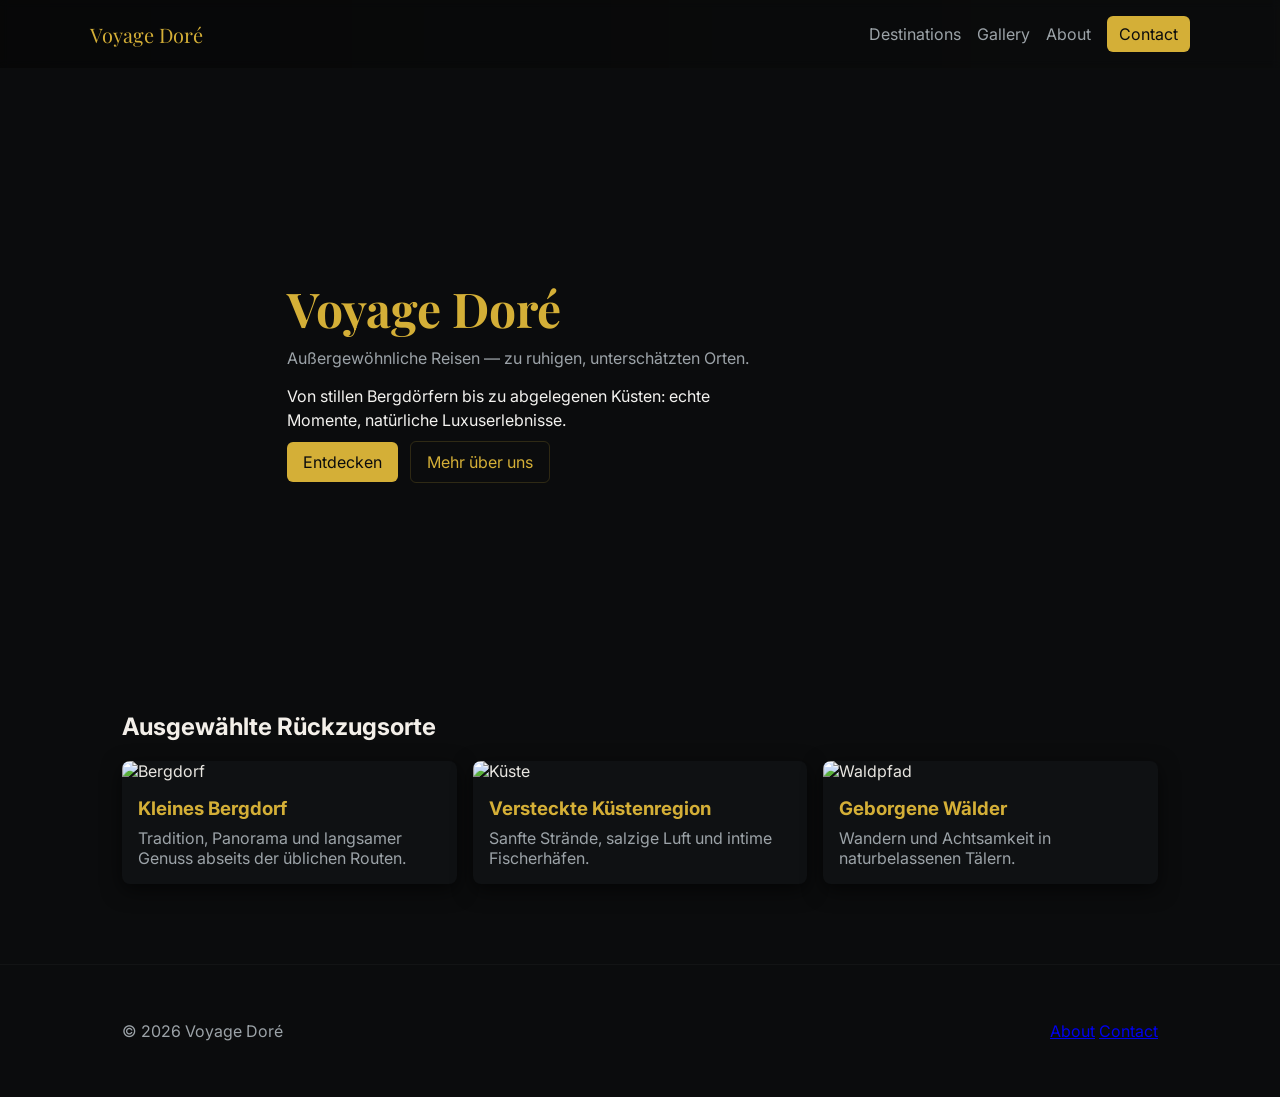
==== index.html @ e54d5c87 "Add Voyage Doré site: pages, styles and README" ====
<!doctype html>
<html lang="de">
<head>
  <meta charset="utf-8" />
  <meta name="viewport" content="width=device-width, initial-scale=1" />
  <title>Voyage Doré — Besondere Reisen</title>
  <link href="https://fonts.googleapis.com/css2?family=Playfair+Display:wght@400;700&family=Inter:wght@300;400;600&display=swap" rel="stylesheet">
  <link rel="stylesheet" href="css/styles.css">
</head>
<body>
  <header class="site-header">
    <div class="container header-inner">
      <a class="logo" href="index.html">Voyage Doré</a>
      <nav class="main-nav">
        <a href="destinations.html">Destinations</a>
        <a href="gallery.html">Gallery</a>
        <a href="about.html">About</a>
        <a href="contact.html" class="cta">Contact</a>
      </nav>
      <button class="nav-toggle" aria-label="Toggle navigation">☰</button>
    </div>
  </header>

  <main>
    <section class="hero" style="background-image: url('https://images.unsplash.com/photo-1501785888041-af3ef285b470?auto=format&fit=crop&w=1800&q=80');">
      <div class="container hero-content">
        <h1>Voyage Doré</h1>
        <p class="tag">Außergewöhnliche Reisen — zu ruhigen, unterschätzten Orten.</p>
        <p class="lead">Von stillen Bergdörfern bis zu abgelegenen Küsten: echte Momente, natürliche Luxuserlebnisse.</p>
        <div class="hero-cta">
          <a href="destinations.html" class="btn">Entdecken</a>
          <a href="about.html" class="btn ghost">Mehr über uns</a>
        </div>
      </div>
    </section>

    <section class="featured container">
      <h2>Ausgewählte Rückzugsorte</h2>
      <div class="grid">
        <article class="card">
          <img src="https://images.unsplash.com/photo-1501785888041-af3ef285b470?auto=format&fit=crop&w=900&q=60" alt="Bergdorf">
          <div class="card-body">
            <h3>Kleines Bergdorf</h3>
            <p>Tradition, Panorama und langsamer Genuss abseits der üblichen Routen.</p>
          </div>
        </article>
        <article class="card">
          <img src="https://images.unsplash.com/photo-1507525428034-b723cf961d3e?auto=format&fit=crop&w=900&q=60" alt="Küste">
          <div class="card-body">
            <h3>Versteckte Küstenregion</h3>
            <p>Sanfte Strände, salzige Luft und intime Fischerhäfen.</p>
          </div>
        </article>
        <article class="card">
          <img src="https://images.unsplash.com/photo-1470770841072-f978cf4d019e?auto=format&fit=crop&w=900&q=60" alt="Waldpfad">
          <div class="card-body">
            <h3>Geborgene Wälder</h3>
            <p>Wandern und Achtsamkeit in naturbelassenen Tälern.</p>
          </div>
        </article>
      </div>
    </section>

  </main>

  <footer class="site-footer">
    <div class="container footer-inner">
      <div>© 2026 Voyage Doré</div>
      <nav class="footer-nav">
        <a href="about.html">About</a>
        <a href="contact.html">Contact</a>
      </nav>
    </div>
  </footer>

  <script>
    document.querySelector('.nav-toggle').addEventListener('click', () => {
      document.querySelector('.main-nav').classList.toggle('open');
    });
  </script>
</body>
</html>
---- css/styles.css ----
:root{
  --bg:#0b0c0d;
  --surface:#0f1113;
  --muted:#9ca3a8;
  --gold:#D4AF37;
  --max-width:1100px;
}
*{box-sizing:border-box}
html,body{height:100%}
body{
  margin:0;
  background:var(--bg);
  color:#e8e6e1;
  font-family:Inter, system-ui, -apple-system, "Segoe UI", Roboto, "Helvetica Neue", Arial;
  -webkit-font-smoothing:antialiased;
  -moz-osx-font-smoothing:grayscale;
}
.container{max-width:var(--max-width);margin:0 auto;padding:2rem}

/* Header */
.site-header{background:linear-gradient(90deg, rgba(0,0,0,0.35), transparent);backdrop-filter:blur(4px);position:sticky;top:0;z-index:20}
.header-inner{display:flex;align-items:center;justify-content:space-between;padding:1rem 0}
.logo{font-family:Playfair Display, serif;color:var(--gold);font-size:1.25rem;text-decoration:none}
.main-nav{display:flex;gap:1rem;align-items:center}
.main-nav a{color:var(--muted);text-decoration:none;padding:0.25rem 0}
.main-nav a.cta{color:var(--bg);background:var(--gold);padding:0.5rem 0.75rem;border-radius:6px}
.main-nav.open{display:block}
.nav-toggle{display:none;background:none;border:0;color:var(--gold);font-size:1.25rem}

/* Hero */
.hero{min-height:68vh;background-size:cover;background-position:center;display:flex;align-items:center}
.hero-content{background:linear-gradient(180deg, rgba(11,12,13,0.0) 0%, rgba(11,12,13,0.65) 60%);padding:3rem;border-radius:8px}
.hero h1{font-family:Playfair Display, serif;font-size:3rem;margin:0;color:var(--gold)}
.tag{color:var(--muted);margin-top:0.5rem}
.lead{color:#f3f2ef;max-width:60%;line-height:1.5}
.hero-cta{margin-top:1.25rem}
.btn{background:var(--gold);color:var(--bg);padding:0.6rem 1rem;border-radius:6px;text-decoration:none;margin-right:0.5rem}
.btn.ghost{background:transparent;border:1px solid rgba(212,175,55,0.18);color:var(--gold)}

/* Featured grid */
.featured h2{color:#f3efe9;margin-top:0}
.grid{display:grid;grid-template-columns:repeat(auto-fit,minmax(240px,1fr));gap:1rem}
.card{background:var(--surface);border-radius:8px;overflow:hidden;box-shadow:0 6px 20px rgba(0,0,0,0.6)}
.card img{width:100%;height:180px;object-fit:cover}
.card-body{padding:1rem}
.card-body h3{margin:0 0 0.5rem 0;color:var(--gold)}
.card-body p{margin:0;color:var(--muted)}

/* Pages */
.page-intro{padding:4rem 0}
.values > div{background:var(--surface);padding:1.25rem;border-radius:8px}
.values h3{color:var(--gold);margin-top:0}
.places .place{background:var(--surface);border-radius:8px;overflow:hidden}
.places img{width:100%;height:220px;object-fit:cover}

.masonry{column-count:2;column-gap:1rem}
.masonry img{width:100%;margin-bottom:1rem;border-radius:8px;display:inline-block}

.contact-form{display:grid;gap:1rem;max-width:600px}
.contact-form label{display:block;color:var(--muted)}
.contact-form input,.contact-form textarea{width:100%;padding:0.6rem;border-radius:6px;border:1px solid rgba(255,255,255,0.06);background:transparent;color:inherit}

/* Footer */
.site-footer{border-top:1px solid rgba(255,255,255,0.03);padding:1.5rem 0;margin-top:3rem}
.footer-inner{display:flex;justify-content:space-between;align-items:center;color:var(--muted)}

@media (max-width:768px){
  .lead{max-width:100%}
  .nav-toggle{display:block}
  .main-nav{display:none;position:absolute;right:1rem;top:64px;background:var(--surface);padding:1rem;border-radius:8px}
  .masonry{column-count:1}
}
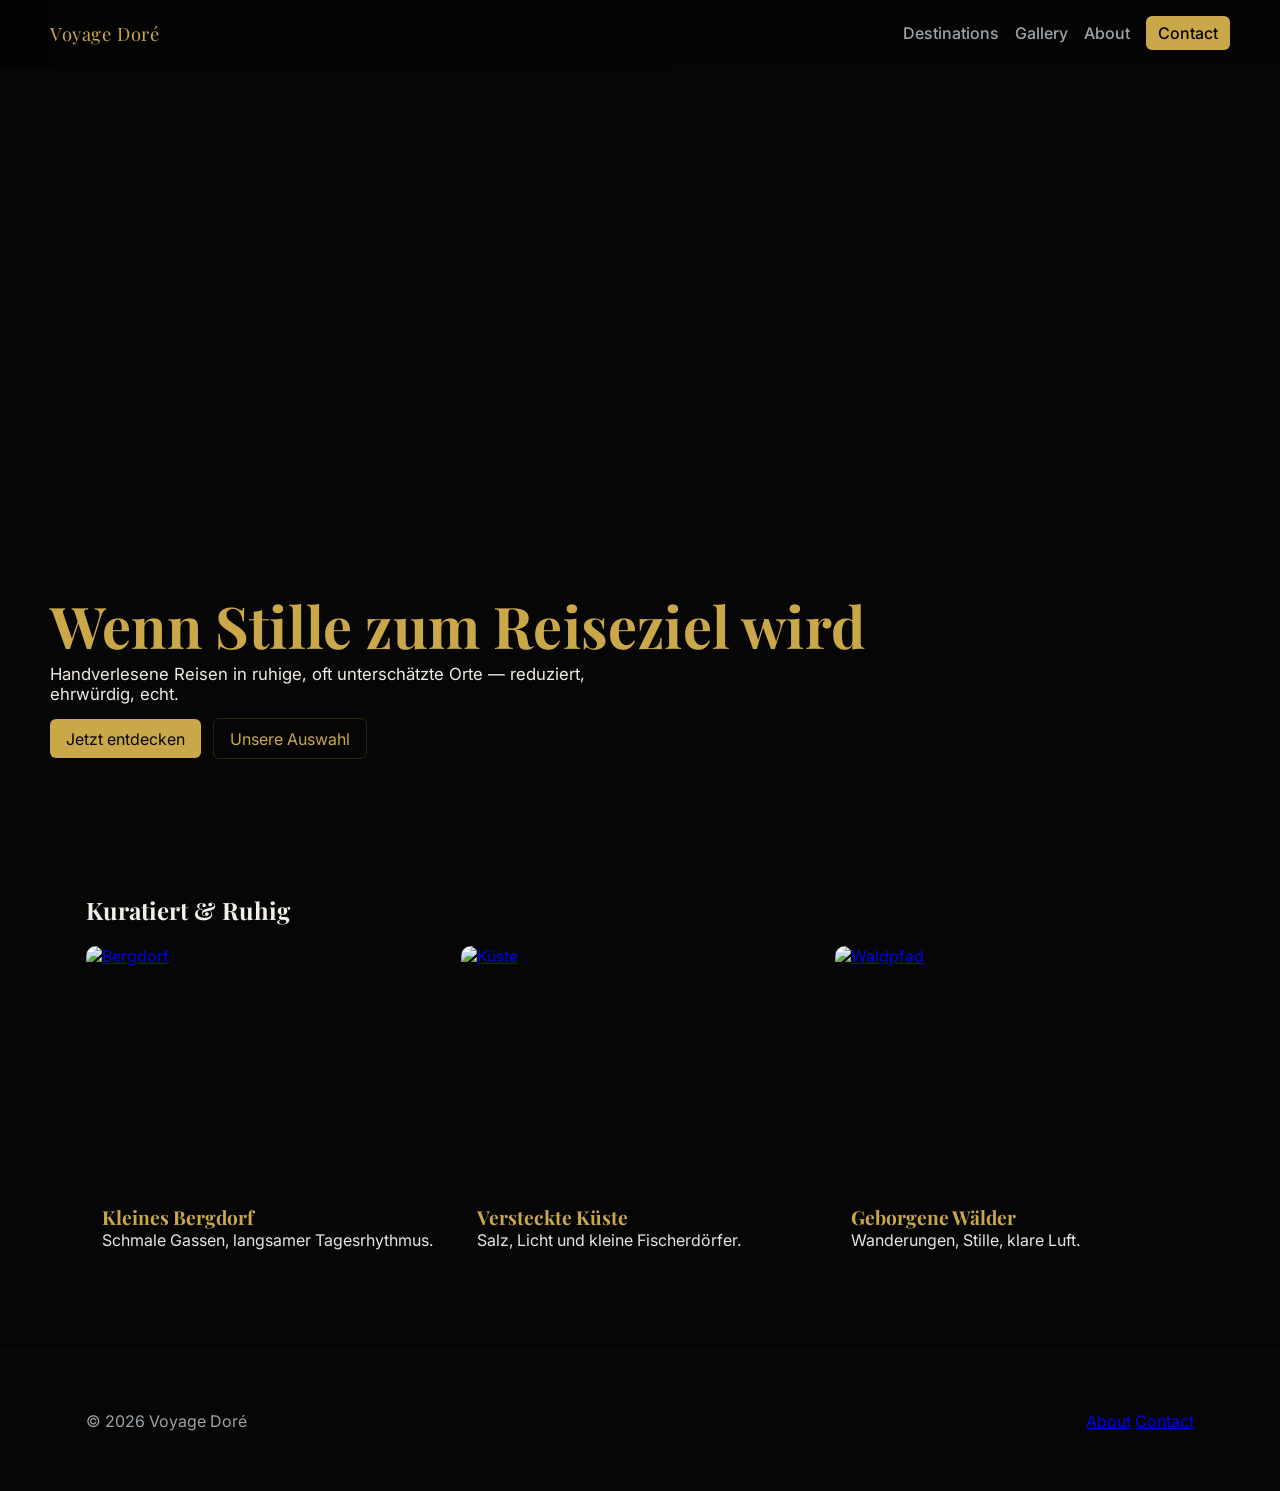
==== commit 61638926: "Add Voyage Doré site: pages, styles and README" ====
--- a/index.html
+++ b/index.html
@@ -22,41 +22,48 @@
   </header>
 
   <main>
-    <section class="hero" style="background-image: url('https://images.unsplash.com/photo-1501785888041-af3ef285b470?auto=format&fit=crop&w=1800&q=80');">
-      <div class="container hero-content">
-        <h1>Voyage Doré</h1>
-        <p class="tag">Außergewöhnliche Reisen — zu ruhigen, unterschätzten Orten.</p>
-        <p class="lead">Von stillen Bergdörfern bis zu abgelegenen Küsten: echte Momente, natürliche Luxuserlebnisse.</p>
-        <div class="hero-cta">
-          <a href="destinations.html" class="btn">Entdecken</a>
-          <a href="about.html" class="btn ghost">Mehr über uns</a>
+    <section class="hero" style="background-image: url('https://images.unsplash.com/photo-1500530855697-b586d89ba3ee?auto=format&fit=crop&w=2000&q=80');">
+      <div class="hero-overlay">
+        <div class="container hero-content">
+          <h1 class="hero-title">Wenn Stille zum Reiseziel wird</h1>
+          <p class="hero-sub">Handverlesene Reisen in ruhige, oft unterschätzte Orte — reduziert, ehrwürdig, echt.</p>
+          <div class="hero-cta">
+            <a href="destinations.html" class="btn">Jetzt entdecken</a>
+            <a href="about.html" class="btn ghost">Unsere Auswahl</a>
+          </div>
         </div>
       </div>
     </section>
 
     <section class="featured container">
-      <h2>Ausgewählte Rückzugsorte</h2>
-      <div class="grid">
-        <article class="card">
-          <img src="https://images.unsplash.com/photo-1501785888041-af3ef285b470?auto=format&fit=crop&w=900&q=60" alt="Bergdorf">
-          <div class="card-body">
-            <h3>Kleines Bergdorf</h3>
-            <p>Tradition, Panorama und langsamer Genuss abseits der üblichen Routen.</p>
-          </div>
+      <h2>Kuratiert & Ruhig</h2>
+      <div class="mag-grid">
+        <article class="mag">
+          <a href="destinations.html">
+            <img src="https://images.unsplash.com/photo-1501785888041-af3ef285b470?auto=format&fit=crop&w=1400&q=70" alt="Bergdorf">
+            <div class="mag-caption">
+              <h3>Kleines Bergdorf</h3>
+              <p>Schmale Gassen, langsamer Tagesrhythmus.</p>
+            </div>
+          </a>
         </article>
-        <article class="card">
-          <img src="https://images.unsplash.com/photo-1507525428034-b723cf961d3e?auto=format&fit=crop&w=900&q=60" alt="Küste">
-          <div class="card-body">
-            <h3>Versteckte Küstenregion</h3>
-            <p>Sanfte Strände, salzige Luft und intime Fischerhäfen.</p>
-          </div>
+        <article class="mag">
+          <a href="destinations.html">
+            <img src="https://images.unsplash.com/photo-1507525428034-b723cf961d3e?auto=format&fit=crop&w=1400&q=70" alt="Küste">
+            <div class="mag-caption">
+              <h3>Versteckte Küste</h3>
+              <p>Salz, Licht und kleine Fischerdörfer.</p>
+            </div>
+          </a>
         </article>
-        <article class="card">
-          <img src="https://images.unsplash.com/photo-1470770841072-f978cf4d019e?auto=format&fit=crop&w=900&q=60" alt="Waldpfad">
-          <div class="card-body">
-            <h3>Geborgene Wälder</h3>
-            <p>Wandern und Achtsamkeit in naturbelassenen Tälern.</p>
-          </div>
+        <article class="mag">
+          <a href="destinations.html">
+            <img src="https://images.unsplash.com/photo-1470770841072-f978cf4d019e?auto=format&fit=crop&w=1400&q=70" alt="Waldpfad">
+            <div class="mag-caption">
+              <h3>Geborgene Wälder</h3>
+              <p>Wanderungen, Stille, klare Luft.</p>
+            </div>
+          </a>
         </article>
       </div>
     </section>
--- a/css/styles.css
+++ b/css/styles.css
@@ -1,13 +1,13 @@
 :root{
-  --bg:#0b0c0d;
+  --bg:#060607;
   --surface:#0f1113;
   --muted:#9ca3a8;
-  --gold:#D4AF37;
-  --max-width:1100px;
+  --gold:#caa84a;
+  --max-width:1180px;
 }
 *{box-sizing:border-box}
 html,body{height:100%}
-body{
+.body--reset, body{
   margin:0;
   background:var(--bg);
   color:#e8e6e1;
@@ -15,58 +15,76 @@
   -webkit-font-smoothing:antialiased;
   -moz-osx-font-smoothing:grayscale;
 }
-.container{max-width:var(--max-width);margin:0 auto;padding:2rem}
+.serif{font-family: 'Playfair Display', serif}
+.container{max-width:var(--max-width);margin:0 auto;padding:2.25rem}
+
+/* Section spacing */
+.section{padding:4.5rem 0}
 
 /* Header */
 .site-header{background:linear-gradient(90deg, rgba(0,0,0,0.35), transparent);backdrop-filter:blur(4px);position:sticky;top:0;z-index:20}
 .header-inner{display:flex;align-items:center;justify-content:space-between;padding:1rem 0}
-.logo{font-family:Playfair Display, serif;color:var(--gold);font-size:1.25rem;text-decoration:none}
+.logo{font-family:Playfair Display, serif;color:var(--gold);font-size:1.15rem;text-decoration:none;letter-spacing:0.6px}
 .main-nav{display:flex;gap:1rem;align-items:center}
-.main-nav a{color:var(--muted);text-decoration:none;padding:0.25rem 0}
-.main-nav a.cta{color:var(--bg);background:var(--gold);padding:0.5rem 0.75rem;border-radius:6px}
+.main-nav a{color:var(--muted);text-decoration:none;padding:0.25rem 0;font-weight:500}
+.main-nav a.cta{color:var(--bg);background:var(--gold);padding:0.45rem 0.75rem;border-radius:6px}
 .main-nav.open{display:block}
 .nav-toggle{display:none;background:none;border:0;color:var(--gold);font-size:1.25rem}
 
 /* Hero */
-.hero{min-height:68vh;background-size:cover;background-position:center;display:flex;align-items:center}
-.hero-content{background:linear-gradient(180deg, rgba(11,12,13,0.0) 0%, rgba(11,12,13,0.65) 60%);padding:3rem;border-radius:8px}
-.hero h1{font-family:Playfair Display, serif;font-size:3rem;margin:0;color:var(--gold)}
-.tag{color:var(--muted);margin-top:0.5rem}
-.lead{color:#f3f2ef;max-width:60%;line-height:1.5}
-.hero-cta{margin-top:1.25rem}
+.hero{min-height:88vh;background-size:cover;background-position:center;display:flex;align-items:flex-end;padding:0}
+.hero-overlay{width:100%;background:linear-gradient(180deg, rgba(6,6,7,0.0) 0%, rgba(6,6,7,0.72) 45%);padding-top:18vh;padding-bottom:6vh}
+.hero-content{padding:3.5rem 0}
+.hero-title{font-family: 'Playfair Display', serif;font-size:3.6rem;margin:0;color:var(--gold);line-height:1.02;letter-spacing:0.2px}
+.hero-sub{color:#efeae3;margin-top:0.6rem;max-width:48%;font-size:1.05rem}
+.hero-cta{margin-top:1.5rem}
 .btn{background:var(--gold);color:var(--bg);padding:0.6rem 1rem;border-radius:6px;text-decoration:none;margin-right:0.5rem}
 .btn.ghost{background:transparent;border:1px solid rgba(212,175,55,0.18);color:var(--gold)}
 
 /* Featured grid */
-.featured h2{color:#f3efe9;margin-top:0}
-.grid{display:grid;grid-template-columns:repeat(auto-fit,minmax(240px,1fr));gap:1rem}
-.card{background:var(--surface);border-radius:8px;overflow:hidden;box-shadow:0 6px 20px rgba(0,0,0,0.6)}
-.card img{width:100%;height:180px;object-fit:cover}
-.card-body{padding:1rem}
-.card-body h3{margin:0 0 0.5rem 0;color:var(--gold)}
-.card-body p{margin:0;color:var(--muted)}
+.featured h2{color:#f3efe9;margin-top:0;margin-bottom:1.25rem;font-family:'Playfair Display', serif}
+.mag-grid{display:grid;grid-template-columns:repeat(3,1fr);gap:1rem}
+.mag{position:relative;border-radius:10px;overflow:hidden}
+.mag img{width:100%;height:320px;object-fit:cover;display:block}
+.mag-caption{position:absolute;left:1rem;bottom:1rem;color:white}
+.mag-caption h3{margin:0;color:var(--gold);font-family:'Playfair Display', serif;font-size:1.2rem}
+.mag-caption p{margin:0;color:rgba(255,255,255,0.9)}
 
 /* Pages */
-.page-intro{padding:4rem 0}
-.values > div{background:var(--surface);padding:1.25rem;border-radius:8px}
+.page-intro{padding:4.25rem 0}
+.values > div{background:transparent;padding:1.1rem;border-radius:6px}
 .values h3{color:var(--gold);margin-top:0}
-.places .place{background:var(--surface);border-radius:8px;overflow:hidden}
-.places img{width:100%;height:220px;object-fit:cover}
+.places .place{background:transparent;border-radius:8px;overflow:hidden}
+.places img{width:100%;height:360px;object-fit:cover;border-radius:8px}
+.place-body{padding:0.8rem 0}
+.place-body h3{margin:0;color:var(--gold);font-family:'Playfair Display', serif}
+.place-body p{margin:0;color:var(--muted)}
 
-.masonry{column-count:2;column-gap:1rem}
+.masonry{column-count:3;column-gap:1rem}
 .masonry img{width:100%;margin-bottom:1rem;border-radius:8px;display:inline-block}
 
 .contact-form{display:grid;gap:1rem;max-width:600px}
 .contact-form label{display:block;color:var(--muted)}
-.contact-form input,.contact-form textarea{width:100%;padding:0.6rem;border-radius:6px;border:1px solid rgba(255,255,255,0.06);background:transparent;color:inherit}
+.contact-form input,.contact-form textarea{width:100%;padding:0.7rem;border-radius:8px;border:1px solid rgba(255,255,255,0.06);background:rgba(255,255,255,0.02);color:inherit}
 
 /* Footer */
 .site-footer{border-top:1px solid rgba(255,255,255,0.03);padding:1.5rem 0;margin-top:3rem}
 .footer-inner{display:flex;justify-content:space-between;align-items:center;color:var(--muted)}
 
+@media (max-width:1100px){
+  .mag-grid{grid-template-columns:repeat(2,1fr)}
+  .masonry{column-count:2}
+  .hero-title{font-size:2.6rem}
+  .hero-sub{max-width:70%}
+}
+
 @media (max-width:768px){
   .lead{max-width:100%}
   .nav-toggle{display:block}
   .main-nav{display:none;position:absolute;right:1rem;top:64px;background:var(--surface);padding:1rem;border-radius:8px}
+  .mag-grid{grid-template-columns:1fr}
   .masonry{column-count:1}
+  .hero-title{font-size:2.2rem}
+  .hero-sub{max-width:100%}
 }
+
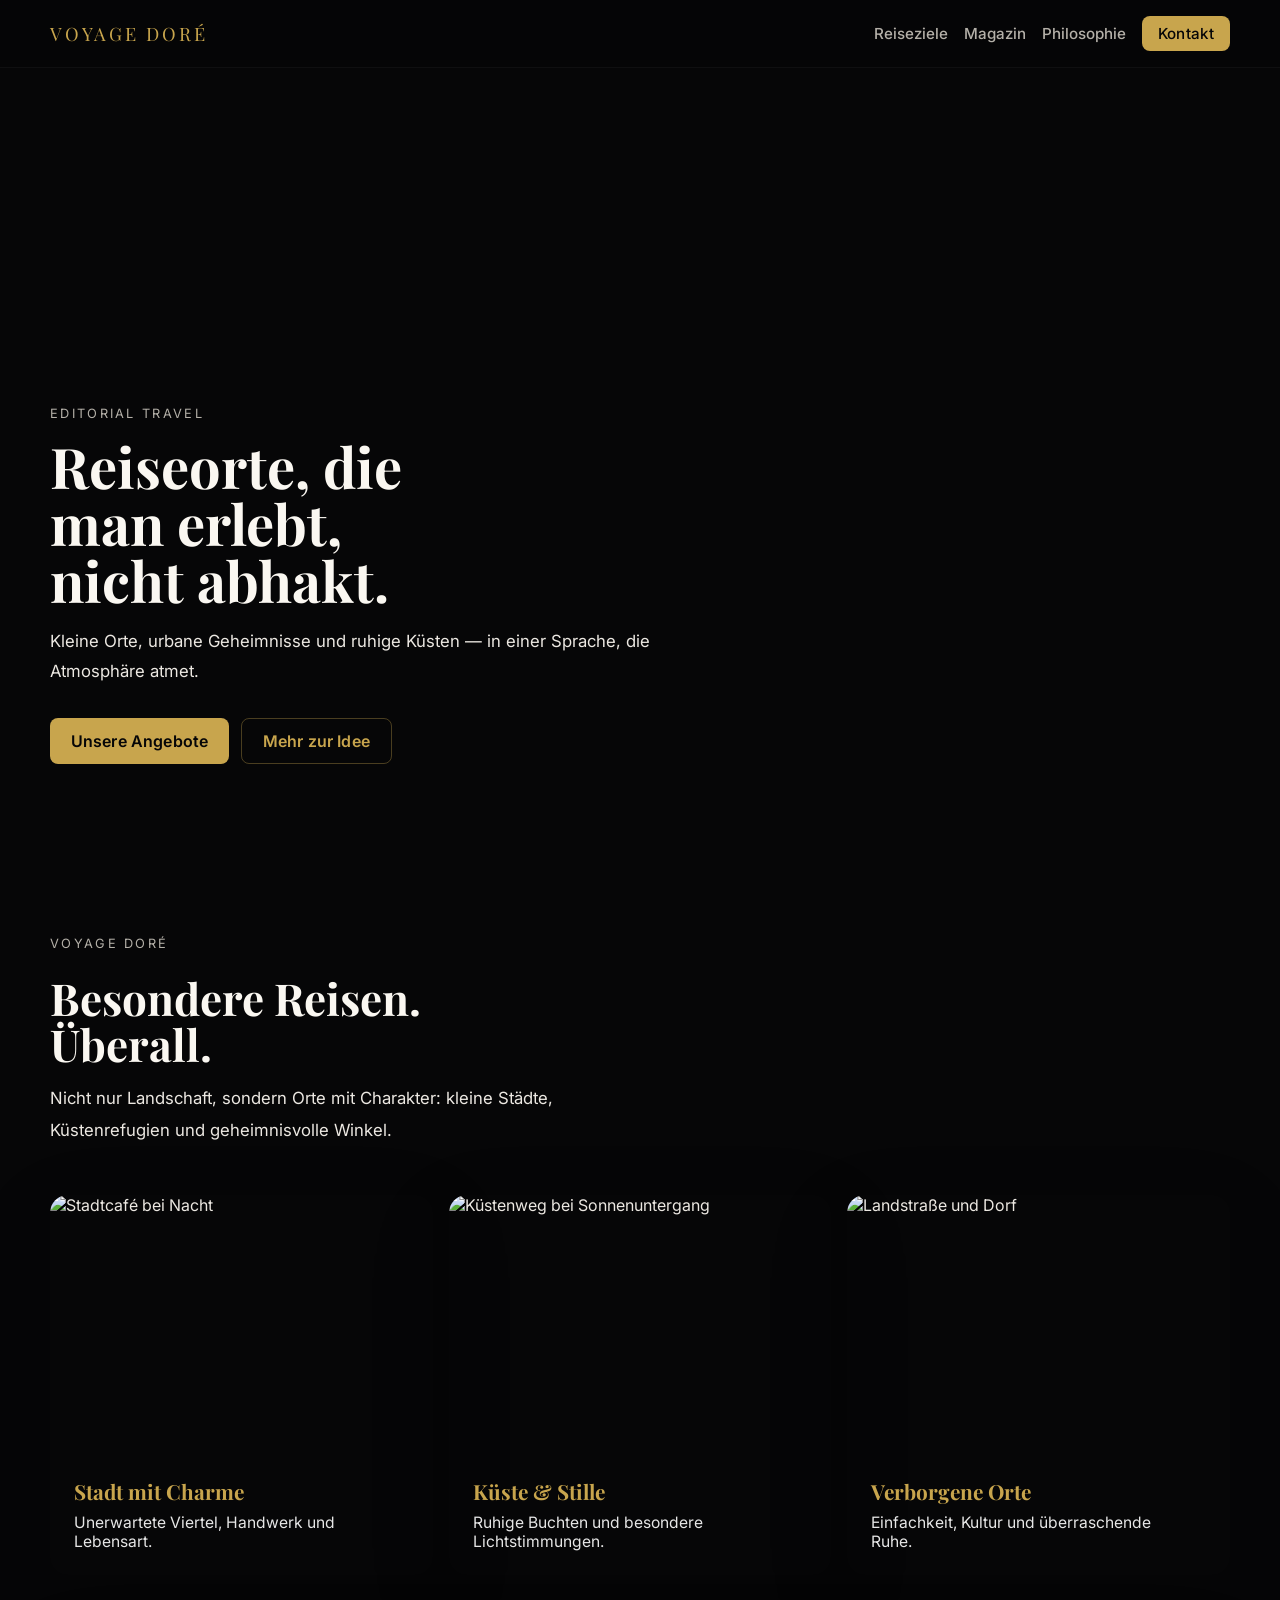
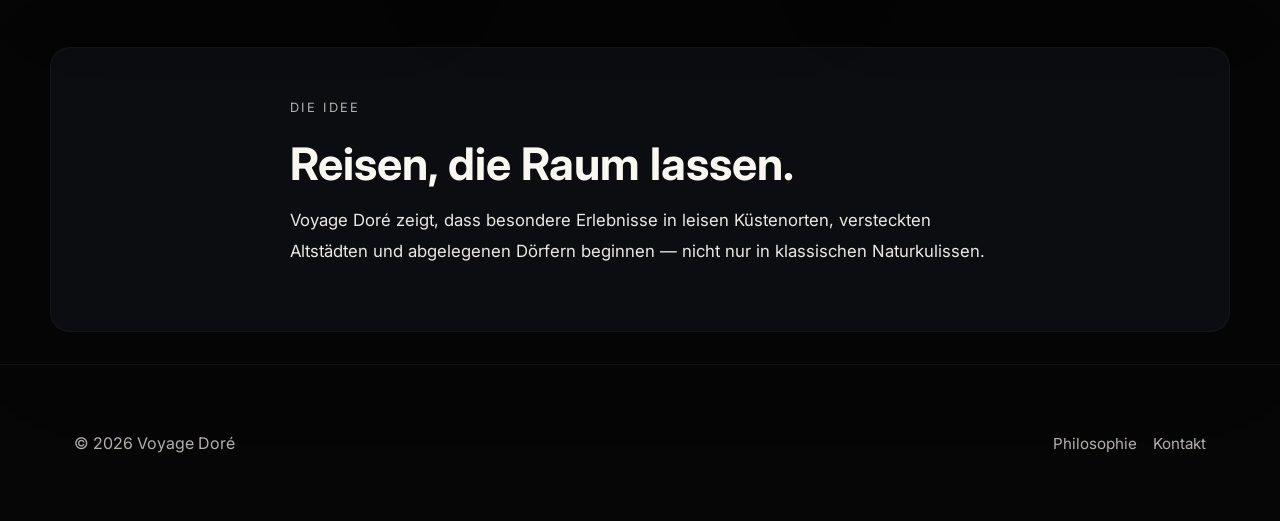
==== commit fd35a3e4: "Refine site: editorial hero, destinations, styles, content" ====
--- a/index.html
+++ b/index.html
@@ -12,70 +12,82 @@
     <div class="container header-inner">
       <a class="logo" href="index.html">Voyage Doré</a>
       <nav class="main-nav">
-        <a href="destinations.html">Destinations</a>
-        <a href="gallery.html">Gallery</a>
-        <a href="about.html">About</a>
-        <a href="contact.html" class="cta">Contact</a>
+        <a href="destinations.html">Reiseziele</a>
+        <a href="gallery.html">Magazin</a>
+        <a href="about.html">Philosophie</a>
+        <a href="contact.html" class="cta">Kontakt</a>
       </nav>
       <button class="nav-toggle" aria-label="Toggle navigation">☰</button>
     </div>
   </header>
 
   <main>
-    <section class="hero" style="background-image: url('https://images.unsplash.com/photo-1500530855697-b586d89ba3ee?auto=format&fit=crop&w=2000&q=80');">
+    <section class="hero" style="background-image: url('https://images.unsplash.com/photo-1519125323398-675f0ddb6308?auto=format&fit=crop&w=2000&q=80');">
       <div class="hero-overlay">
         <div class="container hero-content">
-          <h1 class="hero-title">Wenn Stille zum Reiseziel wird</h1>
-          <p class="hero-sub">Handverlesene Reisen in ruhige, oft unterschätzte Orte — reduziert, ehrwürdig, echt.</p>
+          <span class="eyebrow">Editorial Travel</span>
+          <h1 class="hero-title">Reiseorte, die man erlebt, nicht abhakt.</h1>
+          <p class="hero-sub">Kleine Orte, urbane Geheimnisse und ruhige Küsten — in einer Sprache, die Atmosphäre atmet.</p>
           <div class="hero-cta">
-            <a href="destinations.html" class="btn">Jetzt entdecken</a>
-            <a href="about.html" class="btn ghost">Unsere Auswahl</a>
+            <a href="destinations.html" class="btn">Unsere Angebote</a>
+            <a href="about.html" class="btn ghost">Mehr zur Idee</a>
           </div>
         </div>
       </div>
     </section>
 
-    <section class="featured container">
-      <h2>Kuratiert & Ruhig</h2>
+    <section class="section featured container">
+      <div class="section-head">
+        <span class="eyebrow">Voyage Doré</span>
+        <h2>Besondere Reisen. Überall.</h2>
+        <p class="section-lead">Nicht nur Landschaft, sondern Orte mit Charakter: kleine Städte, Küstenrefugien und geheimnisvolle Winkel.</p>
+      </div>
       <div class="mag-grid">
         <article class="mag">
           <a href="destinations.html">
-            <img src="https://images.unsplash.com/photo-1501785888041-af3ef285b470?auto=format&fit=crop&w=1400&q=70" alt="Bergdorf">
+            <img src="https://images.unsplash.com/photo-1485963631004-f2f00b1d6606?auto=format&fit=crop&w=1400&q=70" alt="Stadtcafé bei Nacht">
             <div class="mag-caption">
-              <h3>Kleines Bergdorf</h3>
-              <p>Schmale Gassen, langsamer Tagesrhythmus.</p>
+              <h3>Stadt mit Charme</h3>
+              <p>Unerwartete Viertel, Handwerk und Lebensart.</p>
             </div>
           </a>
         </article>
         <article class="mag">
           <a href="destinations.html">
-            <img src="https://images.unsplash.com/photo-1507525428034-b723cf961d3e?auto=format&fit=crop&w=1400&q=70" alt="Küste">
+            <img src="https://images.unsplash.com/photo-1519608487953-e999c86e7455?auto=format&fit=crop&w=1400&q=70" alt="Küstenweg bei Sonnenuntergang">
             <div class="mag-caption">
-              <h3>Versteckte Küste</h3>
-              <p>Salz, Licht und kleine Fischerdörfer.</p>
+              <h3>Küste & Stille</h3>
+              <p>Ruhige Buchten und besondere Lichtstimmungen.</p>
             </div>
           </a>
         </article>
         <article class="mag">
           <a href="destinations.html">
-            <img src="https://images.unsplash.com/photo-1470770841072-f978cf4d019e?auto=format&fit=crop&w=1400&q=70" alt="Waldpfad">
+            <img src="https://images.unsplash.com/photo-1500534314209-a25ddb2bd429?auto=format&fit=crop&w=1400&q=70" alt="Landstraße und Dorf">
             <div class="mag-caption">
-              <h3>Geborgene Wälder</h3>
-              <p>Wanderungen, Stille, klare Luft.</p>
+              <h3>Verborgene Orte</h3>
+              <p>Einfachkeit, Kultur und überraschende Ruhe.</p>
             </div>
           </a>
         </article>
       </div>
     </section>
 
+    <section class="section spotlight container">
+      <div class="spotlight-text">
+        <span class="eyebrow">Die Idee</span>
+        <h2>Reisen, die Raum lassen.</h2>
+        <p>Voyage Doré zeigt, dass besondere Erlebnisse in leisen Küstenorten, versteckten Altstädten und abgelegenen Dörfern beginnen — nicht nur in klassischen Naturkulissen.</p>
+      </div>
+    </section>
   </main>
 
   <footer class="site-footer">
     <div class="container footer-inner">
       <div>© 2026 Voyage Doré</div>
       <nav class="footer-nav">
-        <a href="about.html">About</a>
-        <a href="contact.html">Contact</a>
+        <a href="about.html">Philosophie</a>
+        <a href="contact.html">Kontakt</a>
       </nav>
     </div>
   </footer>
--- a/css/styles.css
+++ b/css/styles.css
@@ -1,90 +1,114 @@
 :root{
   --bg:#060607;
-  --surface:#0f1113;
-  --muted:#9ca3a8;
-  --gold:#caa84a;
+  --surface:#121417;
+  --muted:#b4b0a8;
+  --gold:#c8a54d;
+  --text:#ece8e2;
+  --text-strong:#faf7f1;
+  --border:#1c1f24;
   --max-width:1180px;
 }
 *{box-sizing:border-box}
-html,body{height:100%}
-.body--reset, body{
+html{scroll-behavior:smooth}
+html,body{min-height:100%}
+body{
   margin:0;
   background:var(--bg);
-  color:#e8e6e1;
-  font-family:Inter, system-ui, -apple-system, "Segoe UI", Roboto, "Helvetica Neue", Arial;
+  color:var(--text);
+  font-family:Inter, system-ui, -apple-system, "Segoe UI", Roboto, "Helvetica Neue", Arial, sans-serif;
   -webkit-font-smoothing:antialiased;
   -moz-osx-font-smoothing:grayscale;
 }
-.serif{font-family: 'Playfair Display', serif}
-.container{max-width:var(--max-width);margin:0 auto;padding:2.25rem}
-
-/* Section spacing */
+a{color:inherit;text-decoration:none;transition:color .2s ease}
+a:hover{color:var(--gold)}
+img{max-width:100%;display:block}
+.container{max-width:var(--max-width);margin:0 auto;padding:2.5rem 1.5rem}
 .section{padding:4.5rem 0}
-
-/* Header */
-.site-header{background:linear-gradient(90deg, rgba(0,0,0,0.35), transparent);backdrop-filter:blur(4px);position:sticky;top:0;z-index:20}
-.header-inner{display:flex;align-items:center;justify-content:space-between;padding:1rem 0}
-.logo{font-family:Playfair Display, serif;color:var(--gold);font-size:1.15rem;text-decoration:none;letter-spacing:0.6px}
+.eyebrow{
+  display:inline-block;
+  text-transform:uppercase;
+  letter-spacing:0.18em;
+  font-size:.8rem;
+  color:var(--muted);
+  margin-bottom:1rem;
+}
+.section-head h2,
+.page-intro h1,
+.hero-title,
+.place-body h3,
+.mag-caption h3{
+  font-family:'Playfair Display', serif;
+}
+.site-header{position:sticky;top:0;z-index:20;background:rgba(6,6,7,.92);backdrop-filter:blur(12px);border-bottom:1px solid rgba(255,255,255,0.04)}
+.header-inner{display:flex;align-items:center;justify-content:space-between;gap:1rem;padding:1rem 0}
+.logo{font-family:'Playfair Display', serif;color:var(--gold);font-size:1.15rem;letter-spacing:0.15em;text-transform:uppercase;display:inline-block}
 .main-nav{display:flex;gap:1rem;align-items:center}
-.main-nav a{color:var(--muted);text-decoration:none;padding:0.25rem 0;font-weight:500}
-.main-nav a.cta{color:var(--bg);background:var(--gold);padding:0.45rem 0.75rem;border-radius:6px}
+.main-nav a{color:var(--muted);font-size:.95rem;font-weight:500}
+.main-nav a.cta{color:var(--bg);background:var(--gold);padding:.5rem 1rem;border-radius:8px;letter-spacing:.02em}
 .main-nav.open{display:block}
-.nav-toggle{display:none;background:none;border:0;color:var(--gold);font-size:1.25rem}
-
-/* Hero */
+.nav-toggle{display:none;background:none;border:0;color:var(--gold);font-size:1.35rem}
 .hero{min-height:88vh;background-size:cover;background-position:center;display:flex;align-items:flex-end;padding:0}
-.hero-overlay{width:100%;background:linear-gradient(180deg, rgba(6,6,7,0.0) 0%, rgba(6,6,7,0.72) 45%);padding-top:18vh;padding-bottom:6vh}
-.hero-content{padding:3.5rem 0}
-.hero-title{font-family: 'Playfair Display', serif;font-size:3.6rem;margin:0;color:var(--gold);line-height:1.02;letter-spacing:0.2px}
-.hero-sub{color:#efeae3;margin-top:0.6rem;max-width:48%;font-size:1.05rem}
-.hero-cta{margin-top:1.5rem}
-.btn{background:var(--gold);color:var(--bg);padding:0.6rem 1rem;border-radius:6px;text-decoration:none;margin-right:0.5rem}
-.btn.ghost{background:transparent;border:1px solid rgba(212,175,55,0.18);color:var(--gold)}
-
-/* Featured grid */
-.featured h2{color:#f3efe9;margin-top:0;margin-bottom:1.25rem;font-family:'Playfair Display', serif}
+.hero-overlay{width:100%;background:linear-gradient(180deg, rgba(6,6,7,0) 0%, rgba(6,6,7,.86) 42%);padding:18vh 0 5vw}
+.hero-content{padding:0 0 2rem}
+.hero-title{font-size:3.5rem;line-height:1.02;margin:0;color:var(--text-strong);max-width:10ch}
+.hero-sub{color:var(--text);margin:1.2rem 0 0;max-width:38rem;font-size:1.05rem;line-height:1.75}
+.hero-cta{margin-top:2rem;display:flex;flex-wrap:wrap;gap:.75rem}
+.btn{display:inline-flex;align-items:center;justify-content:center;background:var(--gold);color:var(--bg);padding:.75rem 1.3rem;border-radius:8px;font-weight:600;letter-spacing:.01em}
+.btn.ghost{background:transparent;color:var(--gold);border:1px solid rgba(200,165,77,.35)}
+.featured .section-head{max-width:540px;margin-bottom:3rem}
+.section-head h2{font-size:2.75rem;line-height:1.05;margin:.5rem 0 0;color:var(--text-strong)}
+.section-lead{max-width:44rem;color:var(--text);line-height:1.9;margin-top:1rem;font-size:1.05rem}
 .mag-grid{display:grid;grid-template-columns:repeat(3,1fr);gap:1rem}
-.mag{position:relative;border-radius:10px;overflow:hidden}
-.mag img{width:100%;height:320px;object-fit:cover;display:block}
-.mag-caption{position:absolute;left:1rem;bottom:1rem;color:white}
-.mag-caption h3{margin:0;color:var(--gold);font-family:'Playfair Display', serif;font-size:1.2rem}
-.mag-caption p{margin:0;color:rgba(255,255,255,0.9)}
-
-/* Pages */
-.page-intro{padding:4.25rem 0}
-.values > div{background:transparent;padding:1.1rem;border-radius:6px}
-.values h3{color:var(--gold);margin-top:0}
-.places .place{background:transparent;border-radius:8px;overflow:hidden}
-.places img{width:100%;height:360px;object-fit:cover;border-radius:8px}
-.place-body{padding:0.8rem 0}
-.place-body h3{margin:0;color:var(--gold);font-family:'Playfair Display', serif}
-.place-body p{margin:0;color:var(--muted)}
-
+.mag{position:relative;border-radius:18px;overflow:hidden;min-height:380px;box-shadow:0 28px 80px rgba(0,0,0,.18)}
+.mag img{width:100%;height:100%;object-fit:cover}
+.mag-caption{position:absolute;left:1.5rem;bottom:1.5rem;right:1.5rem}
+.mag-caption h3{font-size:1.3rem;margin:0 0 .5rem;color:var(--gold)}
+.mag-caption p{margin:0;color:rgba(255,255,255,.9);font-size:.98rem;max-width:18rem}
+.spotlight{background:#0b0d11;border:1px solid rgba(255,255,255,.04);border-radius:20px;box-shadow:0 24px 90px rgba(0,0,0,.2);padding:3rem 2rem;display:flex;align-items:center;justify-content:center}
+.spotlight-text{max-width:700px}
+.spotlight-text h2{font-size:2.8rem;line-height:1.03;margin:.6rem 0;color:var(--text-strong)}
+.spotlight-text p{color:var(--text);line-height:1.85;font-size:1.05rem;margin-top:1.1rem}
+.page-intro{padding:4.5rem 0 2rem}
+.values{display:grid;grid-template-columns:repeat(3,minmax(0,1fr));gap:1rem}
+.values > div{background:rgba(255,255,255,.03);padding:1.5rem;border-radius:16px;min-height:180px;display:flex;flex-direction:column;justify-content:center}
+.values h3{margin:0 0 .8rem;color:var(--gold);font-size:1.1rem}
+.values p{margin:0;color:var(--text);line-height:1.85}
+.places.grid{display:grid;grid-template-columns:repeat(2,minmax(0,1fr));gap:1.5rem}
+.place-card{overflow:hidden;border-radius:18px;box-shadow:0 28px 80px rgba(0,0,0,.18);background:var(--surface)}
+.place-card img{width:100%;height:420px;object-fit:cover}
+.place-body{padding:1.4rem 1.2rem 1.6rem}
+.place-body h3{margin:0 0 .6rem;font-size:1.2rem;color:var(--gold)}
+.place-body p{margin:0 0 1.1rem;color:var(--muted);line-height:1.8}
+.place-meta{display:flex;gap:1rem;flex-wrap:wrap;font-size:.93rem;color:var(--text);line-height:1.75}
+.place-meta span{background:rgba(255,255,255,.04);padding:.65rem 1rem;border-radius:999px;border:1px solid rgba(255,255,255,.06)}
 .masonry{column-count:3;column-gap:1rem}
-.masonry img{width:100%;margin-bottom:1rem;border-radius:8px;display:inline-block}
-
-.contact-form{display:grid;gap:1rem;max-width:600px}
-.contact-form label{display:block;color:var(--muted)}
-.contact-form input,.contact-form textarea{width:100%;padding:0.7rem;border-radius:8px;border:1px solid rgba(255,255,255,0.06);background:rgba(255,255,255,0.02);color:inherit}
-
-/* Footer */
-.site-footer{border-top:1px solid rgba(255,255,255,0.03);padding:1.5rem 0;margin-top:3rem}
-.footer-inner{display:flex;justify-content:space-between;align-items:center;color:var(--muted)}
-
+.masonry img{width:100%;margin-bottom:1rem;border-radius:18px}
+.contact-form{display:grid;gap:1rem;max-width:620px}
+.contact-form label{display:block;color:var(--muted);font-size:.95rem}
+.contact-form input,.contact-form textarea{width:100%;padding:1rem;border-radius:14px;border:1px solid rgba(255,255,255,.08);background:rgba(255,255,255,.03);color:var(--text);font-size:1rem}
+.contact-form button{margin-top:.5rem}
+.site-footer{border-top:1px solid rgba(255,255,255,.05);padding:1.75rem 0;margin-top:2rem}
+.footer-inner{display:flex;justify-content:space-between;align-items:center;color:var(--muted);flex-wrap:wrap;gap:.75rem}
+.footer-nav{display:flex;gap:1rem}
+.footer-nav a{color:var(--muted);font-size:.95rem}
 @media (max-width:1100px){
   .mag-grid{grid-template-columns:repeat(2,1fr)}
+  .places.grid{grid-template-columns:1fr}
   .masonry{column-count:2}
-  .hero-title{font-size:2.6rem}
+  .hero-title{font-size:2.8rem}
   .hero-sub{max-width:70%}
 }
-
 @media (max-width:768px){
-  .lead{max-width:100%}
+  .container{padding:1.5rem}
   .nav-toggle{display:block}
-  .main-nav{display:none;position:absolute;right:1rem;top:64px;background:var(--surface);padding:1rem;border-radius:8px}
+  .main-nav{display:none;position:absolute;right:1rem;top:64px;background:rgba(18,20,23,.98);padding:1.25rem;border-radius:16px;box-shadow:0 20px 50px rgba(0,0,0,.35);flex-direction:column;align-items:flex-start;min-width:180px}
+  .main-nav a{display:block;width:100%}
   .mag-grid{grid-template-columns:1fr}
   .masonry{column-count:1}
-  .hero-title{font-size:2.2rem}
+  .hero-title{font-size:2.4rem}
   .hero-sub{max-width:100%}
+  .spotlight{padding:2.2rem 1.3rem}
+  .section{padding:3rem 0}
+  .feature-section .section-head{margin-bottom:2rem}
 }
 
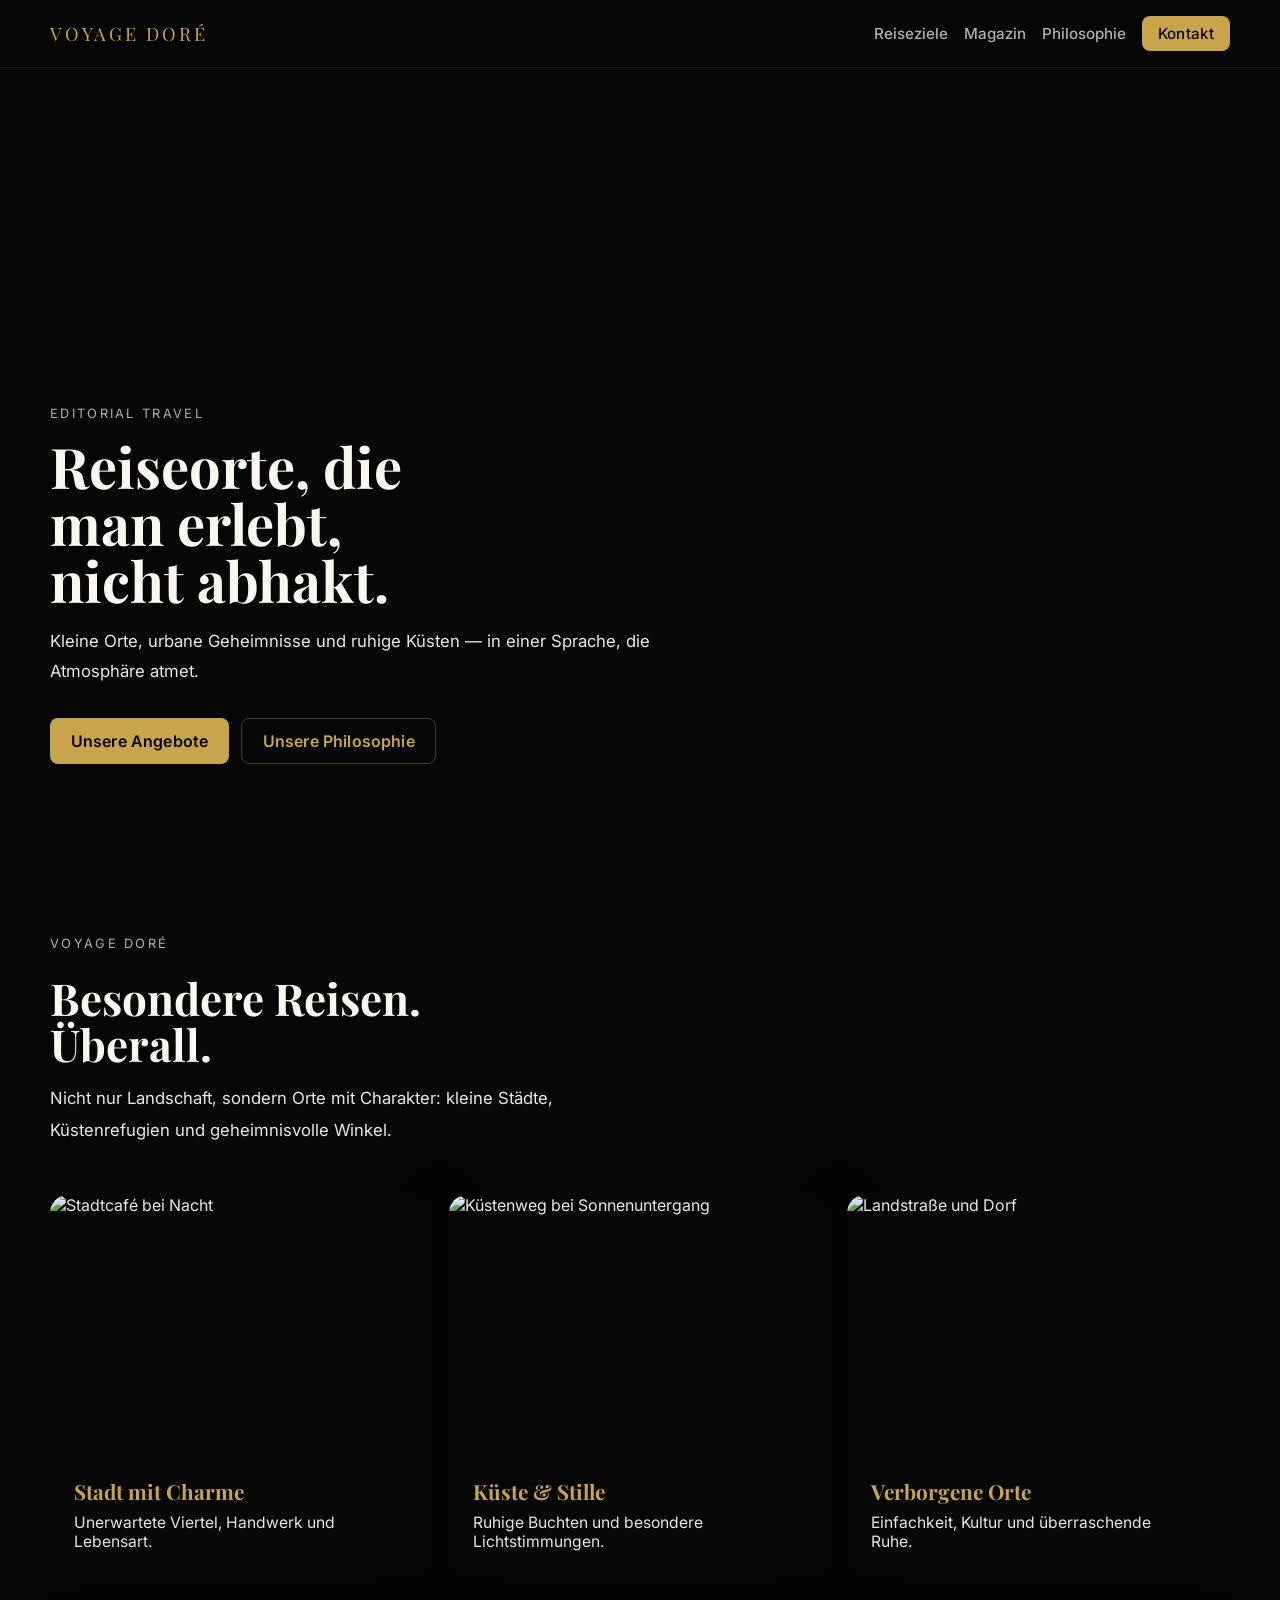
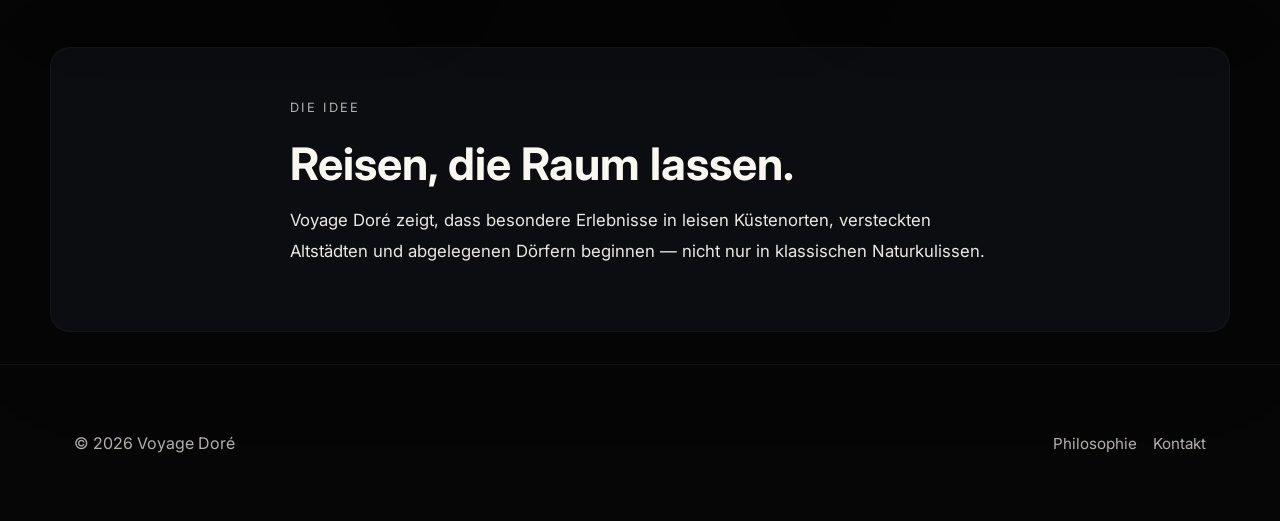
==== commit 79295526: "Update hero image and fix button text on homepage" ====
--- a/index.html
+++ b/index.html
@@ -22,7 +22,7 @@
   </header>
 
   <main>
-    <section class="hero" style="background-image: url('https://images.unsplash.com/photo-1519125323398-675f0ddb6308?auto=format&fit=crop&w=2000&q=80');">
+    <section class="hero" style="background-image: url('https://images.unsplash.com/photo-1488646953014-85cb44e25828?auto=format&fit=crop&w=2000&q=80');">
       <div class="hero-overlay">
         <div class="container hero-content">
           <span class="eyebrow">Editorial Travel</span>
@@ -30,7 +30,7 @@
           <p class="hero-sub">Kleine Orte, urbane Geheimnisse und ruhige Küsten — in einer Sprache, die Atmosphäre atmet.</p>
           <div class="hero-cta">
             <a href="destinations.html" class="btn">Unsere Angebote</a>
-            <a href="about.html" class="btn ghost">Mehr zur Idee</a>
+            <a href="about.html" class="btn ghost">Unsere Philosophie</a>
           </div>
         </div>
       </div>
